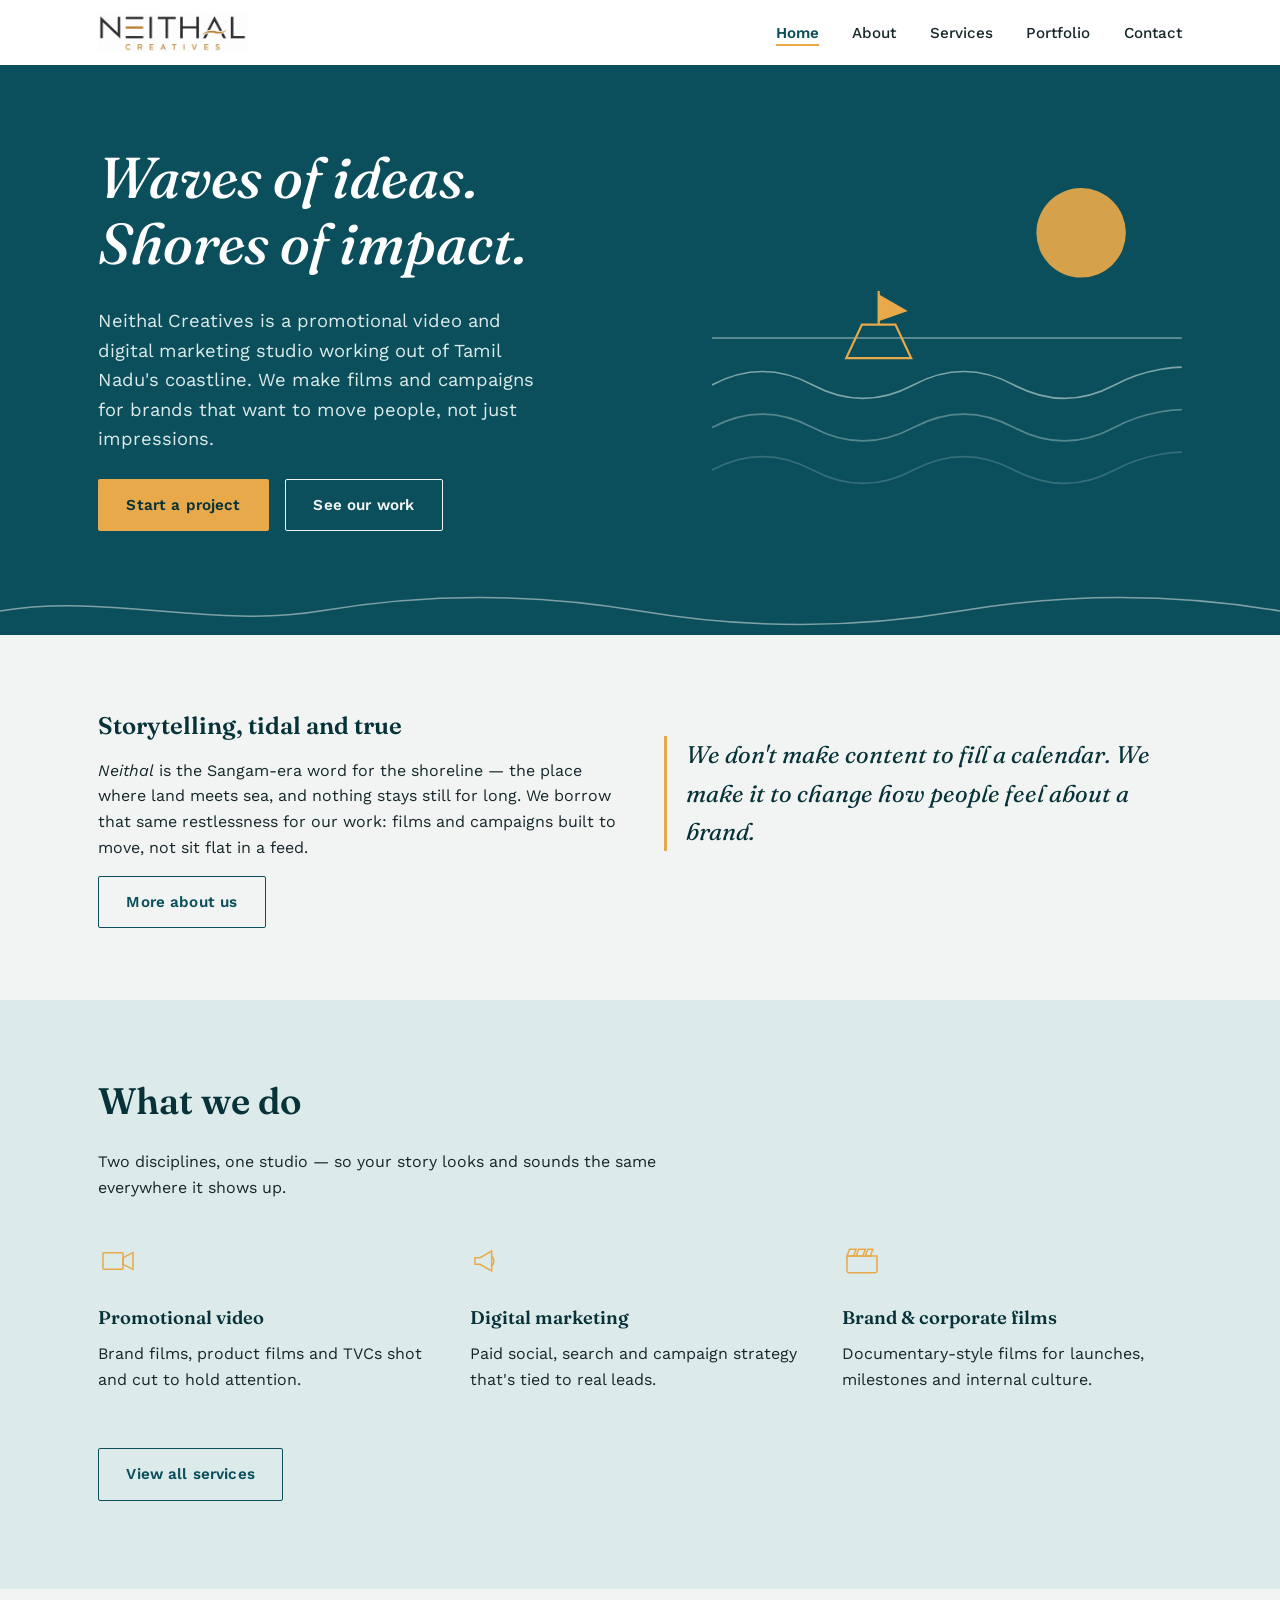
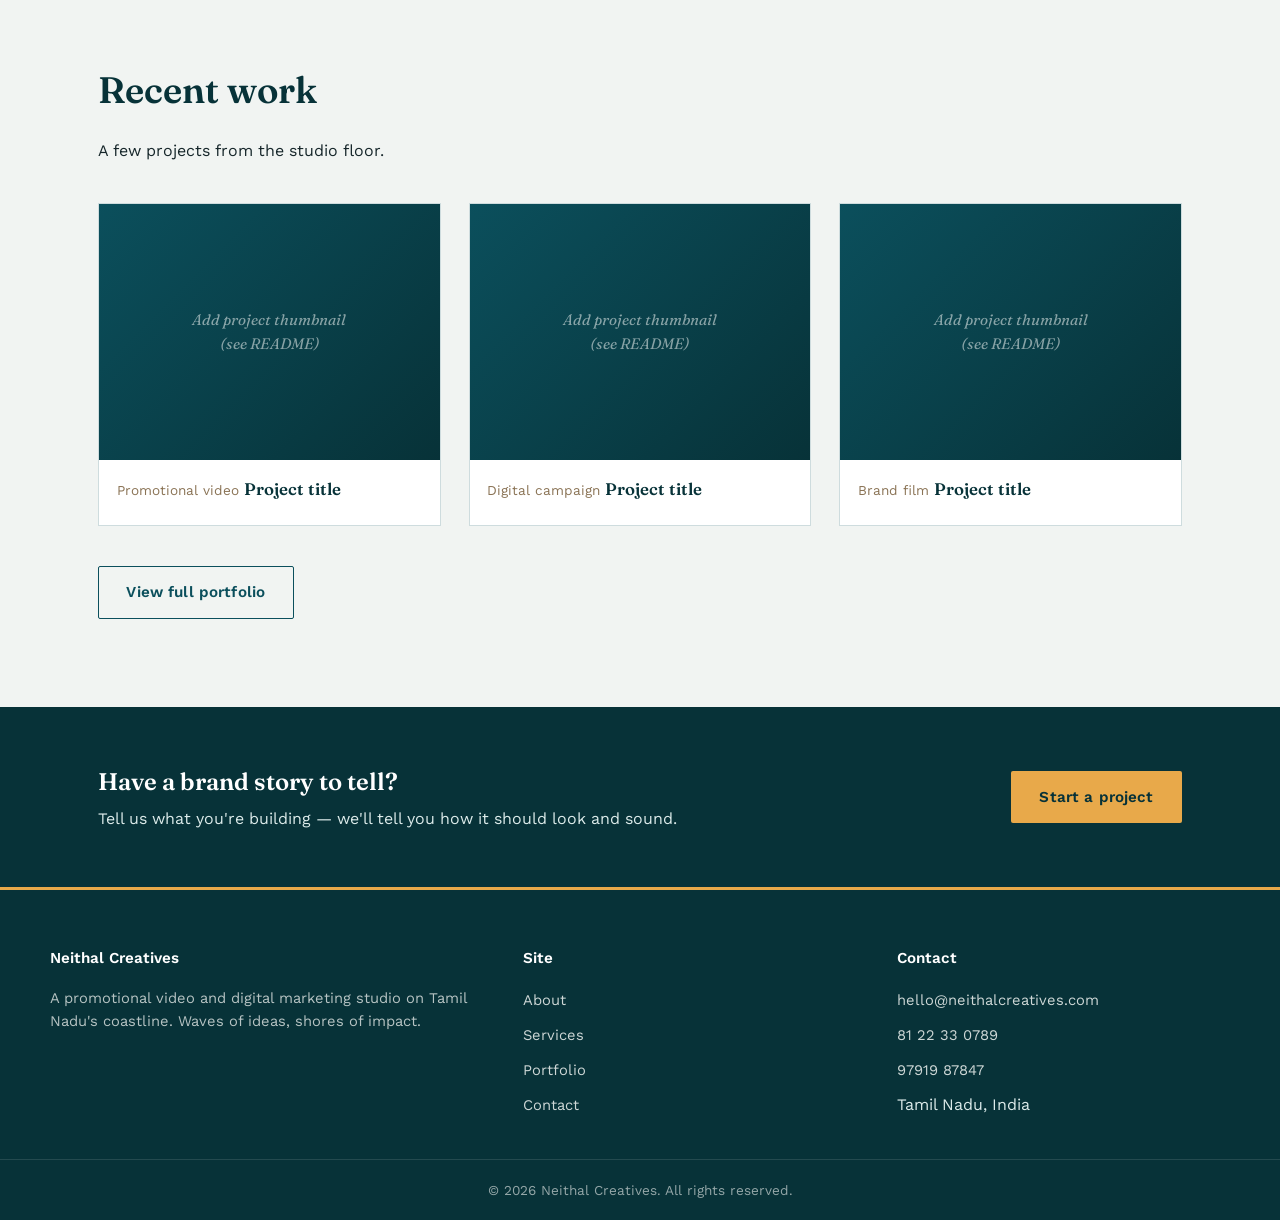
==== index.html @ 4f797b67 "Add files via upload" ====
<!DOCTYPE html>
<html lang="en">
<head>
<meta charset="UTF-8">
<meta name="viewport" content="width=device-width, initial-scale=1.0">
<title>Neithal Creatives | Promotional Video &amp; Digital Marketing</title>
<meta name="description" content="Neithal Creatives is a Tamil Nadu based studio making promotional videos and digital marketing campaigns for brands that want to move people.">
<link rel="icon" href="data:image/svg+xml,%3Csvg xmlns='http://www.w3.org/2000/svg' viewBox='0 0 40 40'%3E%3Cpath d='M2 24c4-8 8 8 12 0s8-8 12 0 8 8 12 0' stroke='%230B4F5C' stroke-width='2.4' fill='none' stroke-linecap='round'/%3E%3Cpath d='M20 12l8 6-8 6z' fill='%23E8A94A'/%3E%3C/svg%3E">
<link rel="stylesheet" href="css/style.css">
</head>
<body>

<header class="site-header">
  <nav class="nav">
    <a class="brand" href="index.html">
      <img src="images/logo-nav.png" alt="Neithal Creatives" class="logo-img">
    </a>
    <button class="nav-toggle" aria-label="Toggle menu" aria-expanded="false">
      <svg viewBox="0 0 24 24" stroke="currentColor" stroke-width="2" stroke-linecap="round" fill="none"><line x1="3" y1="6" x2="21" y2="6"/><line x1="3" y1="12" x2="21" y2="12"/><line x1="3" y1="18" x2="21" y2="18"/></svg>
    </button>
    <ul class="nav-links" id="navLinks">
      <li><a href="index.html" aria-current="page">Home</a></li>
      <li><a href="about.html">About</a></li>
      <li><a href="services.html">Services</a></li>
      <li><a href="portfolio.html">Portfolio</a></li>
      <li><a href="contact.html">Contact</a></li>
    </ul>
  </nav>
</header>

<section class="hero">
  <div class="hero-inner">
    <div>
      <h1>Waves of ideas.<br>Shores of impact.</h1>
      <p class="lede">Neithal Creatives is a promotional video and digital marketing studio working out of Tamil Nadu's coastline. We make films and campaigns for brands that want to move people, not just impressions.</p>
      <div class="hero-ctas">
        <a href="contact.html" class="btn btn-primary">Start a project</a>
        <a href="portfolio.html" class="btn btn-outline">See our work</a>
      </div>
    </div>
    <svg class="hero-scene" viewBox="0 0 420 320" xmlns="http://www.w3.org/2000/svg">
      <circle cx="330" cy="66" r="40" fill="#E8A94A" opacity="0.92"/>
      <line x1="0" y1="160" x2="420" y2="160" stroke="#DCEBEA" stroke-width="1.5" opacity="0.5"/>
      <path d="M0 202c30-16 60-16 90 0s60 16 90 0 60-16 90 0 60 16 90 0 60-16 60-16" stroke="#DCEBEA" stroke-width="1.5" opacity="0.55" fill="none"/>
      <path d="M0 240c30-16 60-16 90 0s60 16 90 0 60-16 90 0 60 16 90 0 60-16 60-16" stroke="#DCEBEA" stroke-width="1.5" opacity="0.35" fill="none"/>
      <path d="M0 278c30-16 60-16 90 0s60 16 90 0 60-16 90 0 60 16 90 0 60-16 60-16" stroke="#DCEBEA" stroke-width="1.5" opacity="0.2" fill="none"/>
      <g class="boat">
        <path d="M120 178l14-30h30l14 30z" fill="none" stroke="#E8A94A" stroke-width="2"/>
        <line x1="149" y1="148" x2="149" y2="118" stroke="#E8A94A" stroke-width="2"/>
        <path d="M149 121l26 15-26 9z" fill="#E8A94A"/>
      </g>
    </svg>
  </div>
  <svg class="horizon-divider" viewBox="0 0 1200 48" preserveAspectRatio="none" xmlns="http://www.w3.org/2000/svg">
    <path d="M0 24c100-18 200 18 300 0s200-18 300 0 200 18 300 0 200-18 300 0" stroke="#F1F4F2" opacity="0.5"/>
  </svg>
</section>

<section class="section">
  <div class="container about-story">
    <div>
      <h2>Storytelling, tidal and true</h2>
      <p><em>Neithal</em> is the Sangam-era word for the shoreline &mdash; the place where land meets sea, and nothing stays still for long. We borrow that same restlessness for our work: films and campaigns built to move, not sit flat in a feed.</p>
      <a href="about.html" class="btn btn-outline-dark">More about us</a>
    </div>
    <p class="pull-quote">We don't make content to fill a calendar. We make it to change how people feel about a brand.</p>
  </div>
</section>

<section class="section section-tide">
  <div class="container">
    <div class="section-header">
      <h2>What we do</h2>
      <p>Two disciplines, one studio &mdash; so your story looks and sounds the same everywhere it shows up.</p>
    </div>
    <div class="service-preview-grid">
      <div class="service-preview">
        <svg class="icon" viewBox="0 0 48 48" fill="none" stroke="currentColor" stroke-width="1.8"><rect x="6" y="14" width="24" height="20" rx="1"/><path d="M30 20l12-6v20l-12-6z"/></svg>
        <h3>Promotional video</h3>
        <p>Brand films, product films and TVCs shot and cut to hold attention.</p>
      </div>
      <div class="service-preview">
        <svg class="icon" viewBox="0 0 48 48" fill="none" stroke="currentColor" stroke-width="1.8"><path d="M6 20v8h6l14 8V12l-14 8z"/><path d="M26 18a8 8 0 010 12"/></svg>
        <h3>Digital marketing</h3>
        <p>Paid social, search and campaign strategy that's tied to real leads.</p>
      </div>
      <div class="service-preview">
        <svg class="icon" viewBox="0 0 48 48" fill="none" stroke="currentColor" stroke-width="1.8"><path d="M6 18h36v18a2 2 0 01-2 2H8a2 2 0 01-2-2z"/><path d="M6 18l3-8h8l-3 8zM17 18l3-8h8l-3 8zM28 18l3-8h6l-3 8z"/></svg>
        <h3>Brand &amp; corporate films</h3>
        <p>Documentary-style films for launches, milestones and internal culture.</p>
      </div>
    </div>
    <p style="margin-top:2.5rem;"><a href="services.html" class="btn btn-outline-dark">View all services</a></p>
  </div>
</section>

<section class="section">
  <div class="container">
    <div class="section-header">
      <h2>Recent work</h2>
      <p>A few projects from the studio floor.</p>
    </div>
    <div class="portfolio-grid">
      <div class="portfolio-item">
        <div class="portfolio-thumb">Add project thumbnail<br>(see README)</div>
        <div class="portfolio-caption">
          <span class="tag">Promotional video</span>
          <h3>Project title</h3>
        </div>
      </div>
      <div class="portfolio-item">
        <div class="portfolio-thumb">Add project thumbnail<br>(see README)</div>
        <div class="portfolio-caption">
          <span class="tag">Digital campaign</span>
          <h3>Project title</h3>
        </div>
      </div>
      <div class="portfolio-item">
        <div class="portfolio-thumb">Add project thumbnail<br>(see README)</div>
        <div class="portfolio-caption">
          <span class="tag">Brand film</span>
          <h3>Project title</h3>
        </div>
      </div>
    </div>
    <p style="margin-top:2.5rem;"><a href="portfolio.html" class="btn btn-outline-dark">View full portfolio</a></p>
  </div>
</section>

<section class="cta-band">
  <div class="container cta-band-inner">
    <div>
      <h2>Have a brand story to tell?</h2>
      <p>Tell us what you're building &mdash; we'll tell you how it should look and sound.</p>
    </div>
    <a href="contact.html" class="btn btn-primary">Start a project</a>
  </div>
</section>

<footer class="site-footer">
  <div class="container footer-grid">
    <div>
      <h4>Neithal Creatives</h4>
      <p>A promotional video and digital marketing studio on Tamil Nadu's coastline. Waves of ideas, shores of impact.</p>
    </div>
    <div>
      <h4>Site</h4>
      <ul>
        <li><a href="about.html">About</a></li>
        <li><a href="services.html">Services</a></li>
        <li><a href="portfolio.html">Portfolio</a></li>
        <li><a href="contact.html">Contact</a></li>
      </ul>
    </div>
    <div>
      <h4>Contact</h4>
      <ul>
        <li><a href="mailto:hello@neithalcreatives.com">hello@neithalcreatives.com</a></li>
        <li><a href="tel:+918122330789">81 22 33 0789</a></li>
        <li><a href="tel:+919791987847">97919 87847</a></li>
        <li>Tamil Nadu, India</li>
      </ul>
    </div>
  </div>
  <div class="footer-bottom">&copy; <span id="year"></span> Neithal Creatives. All rights reserved.</div>
</footer>

<script src="js/script.js"></script>
</body>
</html>
---- css/style.css ----
/* ==========================================================================
   Neithal Creatives — Design System
   Palette drawn from the brand: deep tide teal + horizon gold, set against
   a cool seafoam neutral (not the cliché warm-cream/terracotta combo).
   Type: Fraunces (headlines, editorial warmth) + Work Sans (everything else).
   ========================================================================== */

@import url('https://fonts.googleapis.com/css2?family=Fraunces:ital,opsz,wght@0,9..144,400;0,9..144,600;1,9..144,500&family=Work+Sans:wght@400;500;600&display=swap');

:root {
  --deep-tide: #0B4F5C;
  --deep-tide-dark: #073238;
  --horizon-gold: #E8A94A;
  --seafoam: #F1F4F2;
  --pale-tide: #DCEBEA;
  --deep-ink: #16262A;
  --net-rope: #8A7355;
  --white: #FFFFFF;

  --font-display: 'Fraunces', Georgia, serif;
  --font-body: 'Work Sans', -apple-system, sans-serif;

  --max-width: 1180px;
  --gutter: clamp(1.25rem, 4vw, 3rem);
}

/* ---------- Reset ---------- */
*, *::before, *::after { box-sizing: border-box; }
html { scroll-behavior: smooth; }
body {
  margin: 0;
  font-family: var(--font-body);
  color: var(--deep-ink);
  background: var(--seafoam);
  line-height: 1.6;
  -webkit-font-smoothing: antialiased;
}
img { max-width: 100%; display: block; }
a { color: inherit; text-decoration: none; }
ul { margin: 0; padding: 0; list-style: none; }
h1, h2, h3, h4 { font-family: var(--font-display); margin: 0 0 0.5em; font-weight: 600; color: var(--deep-tide-dark); }
p { margin: 0 0 1em; max-width: 62ch; }
button { font-family: inherit; cursor: pointer; }

:focus-visible {
  outline: 2px solid var(--horizon-gold);
  outline-offset: 3px;
}

@media (prefers-reduced-motion: reduce) {
  *, *::before, *::after { animation-duration: 0.01ms !important; animation-iteration-count: 1 !important; transition-duration: 0.01ms !important; scroll-behavior: auto !important; }
}

.container {
  max-width: var(--max-width);
  margin: 0 auto;
  padding: 0 var(--gutter);
}

.eyebrow { font-family: var(--font-body); color: var(--net-rope); font-weight: 500; margin-bottom: 0.6em; }

/* ---------- Buttons ---------- */
.btn {
  display: inline-block;
  padding: 0.85em 1.8em;
  border-radius: 2px;
  font-weight: 600;
  font-size: 0.95rem;
  letter-spacing: 0.01em;
  border: 1.5px solid transparent;
  transition: background 0.2s ease, color 0.2s ease, border-color 0.2s ease;
}
.btn-primary { background: var(--horizon-gold); color: var(--deep-tide-dark); }
.btn-primary:hover { background: #d99732; }
.btn-outline { border-color: var(--seafoam); color: var(--seafoam); }
.btn-outline:hover { background: rgba(241,244,242,0.12); }
.btn-outline-dark { border-color: var(--deep-tide); color: var(--deep-tide); }
.btn-outline-dark:hover { background: var(--pale-tide); }

/* ---------- Nav ---------- */
.site-header {
  position: sticky;
  top: 0;
  z-index: 100;
  background: var(--white);
  box-shadow: 0 1px 3px rgba(11,79,92,0.1);
}
.nav {
  display: flex;
  align-items: center;
  justify-content: space-between;
  padding: 0.85rem var(--gutter);
  max-width: var(--max-width);
  margin: 0 auto;
}
.brand {
  display: flex;
  align-items: center;
}
.logo-img {
  height: 38px;
  width: auto;
  display: block;
}
.nav-links {
  display: flex;
  gap: 2.1rem;
}
.nav-links a {
  color: var(--deep-ink);
  font-size: 0.95rem;
  font-weight: 500;
  position: relative;
  padding-bottom: 4px;
}
.nav-links a::after {
  content: '';
  position: absolute;
  left: 0; bottom: 0;
  width: 0; height: 2px;
  background: var(--horizon-gold);
  transition: width 0.25s ease;
}
.nav-links a:hover::after,
.nav-links a[aria-current="page"]::after { width: 100%; }
.nav-links a[aria-current="page"] { color: var(--deep-tide); font-weight: 600; }

.nav-toggle {
  display: none;
  background: none;
  border: none;
  color: var(--deep-tide);
  padding: 0.4rem;
}
.nav-toggle svg { width: 26px; height: 26px; }

@media (max-width: 780px) {
  .logo-img { height: 32px; }
  .nav-links {
    position: absolute;
    top: 100%; left: 0; right: 0;
    background: var(--white);
    flex-direction: column;
    gap: 0;
    max-height: 0;
    overflow: hidden;
    box-shadow: 0 8px 16px rgba(11,79,92,0.1);
    transition: max-height 0.3s ease;
  }
  .nav-links.open { max-height: 320px; }
  .nav-links a { display: block; padding: 1rem var(--gutter); border-top: 1px solid rgba(11,79,92,0.1); }
  .nav-links a::after { display: none; }
  .nav-toggle { display: block; }
}

/* ---------- Horizon divider (brand motif) ---------- */
.horizon-divider {
  display: block;
  width: 100%;
  height: 48px;
}
.horizon-divider path { fill: none; stroke-width: 1.5; }

/* ---------- Hero ---------- */
.hero {
  background: var(--deep-tide);
  color: var(--seafoam);
  padding: 5rem 0 0;
  overflow: hidden;
}
.hero-inner {
  display: grid;
  grid-template-columns: 1.1fr 0.9fr;
  gap: 2.5rem;
  align-items: center;
  max-width: var(--max-width);
  margin: 0 auto;
  padding: 0 var(--gutter) 3.5rem;
}
.hero h1 {
  color: var(--white);
  font-size: clamp(2.3rem, 4.6vw, 3.6rem);
  font-style: italic;
  font-weight: 500;
  line-height: 1.15;
  max-width: 14ch;
}
.hero p.lede { color: var(--pale-tide); font-size: 1.15rem; max-width: 42ch; }
.hero-ctas { display: flex; gap: 1rem; margin-top: 1.6rem; flex-wrap: wrap; }

.hero-scene { width: 100%; height: auto; }
.hero-scene .boat { animation: drift 9s ease-in-out infinite; transform-origin: center; }
@keyframes drift {
  0%, 100% { transform: translate(0, 0) rotate(0deg); }
  50% { transform: translate(6px, -3px) rotate(0.6deg); }
}

@media (max-width: 860px) {
  .hero-inner { grid-template-columns: 1fr; }
  .hero-scene { order: -1; max-width: 340px; margin: 0 auto; }
}

/* ---------- Section shells ---------- */
.section { padding: 4.5rem 0; }
.section-tide { background: var(--pale-tide); }
.section-header { max-width: 56ch; margin-bottom: 2.5rem; }
.section-header h2 { font-size: clamp(1.7rem, 3vw, 2.3rem); }

/* ---------- Service rows (zig-zag, not identical cards) ---------- */
.service-row {
  display: grid;
  grid-template-columns: 90px 1fr;
  gap: 1.5rem;
  padding: 2.2rem 0;
  border-top: 1px solid rgba(11,79,92,0.15);
}
.service-row:last-child { border-bottom: 1px solid rgba(11,79,92,0.15); }
.service-row .icon { width: 52px; height: 52px; color: var(--deep-tide); }
.service-row h3 { font-size: 1.35rem; margin-bottom: 0.35em; }
.service-row p { margin-bottom: 0.6em; }
.service-row ul { padding-left: 1.1rem; margin: 0.6rem 0 0; }
.service-row li { font-size: 0.93rem; margin-bottom: 0.3rem; }
.service-row li::marker { color: var(--horizon-gold); }
@media (max-width: 600px) {
  .service-row { grid-template-columns: 1fr; }
}

/* Compact preview version for the homepage */
.service-preview-grid {
  display: grid;
  grid-template-columns: repeat(3, 1fr);
  gap: 2rem;
}
@media (max-width: 780px) { .service-preview-grid { grid-template-columns: 1fr; } }
.service-preview .icon { width: 40px; height: 40px; color: var(--horizon-gold); margin-bottom: 0.9rem; }
.service-preview h3 { font-size: 1.15rem; }

/* ---------- Portfolio grid ---------- */
.portfolio-grid {
  display: grid;
  grid-template-columns: repeat(3, 1fr);
  gap: 1.75rem;
}
@media (max-width: 900px) { .portfolio-grid { grid-template-columns: repeat(2, 1fr); } }
@media (max-width: 560px) { .portfolio-grid { grid-template-columns: 1fr; } }

.portfolio-item { border: 1px solid rgba(11,79,92,0.2); background: var(--white); }
.portfolio-thumb {
  aspect-ratio: 4 / 3;
  background: linear-gradient(135deg, var(--deep-tide), var(--deep-tide-dark));
  display: flex; align-items: center; justify-content: center;
  color: rgba(241,244,242,0.55);
  font-family: var(--font-display);
  font-style: italic;
  font-size: 0.95rem;
  text-align: center;
  padding: 1rem;
}
.portfolio-caption { padding: 1rem 1.1rem 1.2rem; }
.portfolio-caption .tag { color: var(--net-rope); font-size: 0.85rem; }
.portfolio-caption h3 {
  font-size: 1.05rem;
  margin-bottom: 0.2em;
  position: relative;
  display: inline-block;
}
.portfolio-item:hover .portfolio-caption h3::after { width: 100%; }
.portfolio-caption h3::after {
  content: ''; position: absolute; left: 0; bottom: -2px; width: 0; height: 1.5px;
  background: var(--horizon-gold); transition: width 0.25s ease;
}

/* ---------- About page ---------- */
.about-story { display: grid; grid-template-columns: 1fr 1fr; gap: 3rem; align-items: start; }
@media (max-width: 820px) { .about-story { grid-template-columns: 1fr; } }
.pull-quote {
  font-family: var(--font-display);
  font-style: italic;
  font-size: 1.5rem;
  color: var(--deep-tide-dark);
  border-left: 3px solid var(--horizon-gold);
  padding-left: 1.2rem;
  margin: 1.8rem 0;
}
.value-list { display: grid; gap: 1.6rem; margin-top: 1rem; }
.value-list li { display: grid; grid-template-columns: 40px 1fr; gap: 1rem; }
.value-list .icon { width: 32px; height: 32px; color: var(--deep-tide); }
.value-list h4 { margin-bottom: 0.2em; font-size: 1.05rem; }
.value-list p { margin-bottom: 0; font-size: 0.95rem; }

/* ---------- Contact page ---------- */
.contact-grid { display: grid; grid-template-columns: 1.1fr 0.9fr; gap: 3.5rem; }
@media (max-width: 860px) { .contact-grid { grid-template-columns: 1fr; } }

.field { margin-bottom: 1.4rem; }
.field label { display: block; font-size: 0.9rem; font-weight: 500; margin-bottom: 0.4rem; color: var(--deep-tide-dark); }
.field input, .field select, .field textarea {
  width: 100%;
  border: none;
  border-bottom: 1.5px solid rgba(11,79,92,0.3);
  background: transparent;
  padding: 0.6rem 0.1rem;
  font-family: var(--font-body);
  font-size: 1rem;
  color: var(--deep-ink);
}
.field input:focus, .field select:focus, .field textarea:focus {
  border-bottom-color: var(--horizon-gold);
  outline: none;
}
.field textarea { resize: vertical; min-height: 110px; }

.form-status { margin-top: 1rem; font-size: 0.95rem; display: none; }
.form-status.visible { display: block; }
.form-status.success { color: #1f6f4a; }
.form-status.error { color: #a13a3a; }

.contact-info-card {
  background: var(--deep-tide);
  color: var(--seafoam);
  padding: 2.2rem;
  position: relative;
  overflow: hidden;
}
.contact-info-card h3 { color: var(--white); font-size: 1.25rem; }
.contact-info-card .row { margin-bottom: 1.1rem; font-size: 0.97rem; }
.contact-info-card .row .label { color: var(--horizon-gold); display: block; font-size: 0.82rem; margin-bottom: 0.15rem; }
.contact-info-card .net-pattern {
  position: absolute; right: -30px; bottom: -30px; width: 160px; height: 160px;
  opacity: 0.15; pointer-events: none;
}

.social-row { display: flex; gap: 0.9rem; margin-top: 1.6rem; }
.social-row a {
  width: 38px; height: 38px; border: 1px solid rgba(241,244,242,0.4);
  display: flex; align-items: center; justify-content: center;
}
.social-row svg { width: 18px; height: 18px; }
.social-row a:hover { border-color: var(--horizon-gold); }

/* ---------- CTA band ---------- */
.cta-band {
  background: var(--deep-tide-dark);
  color: var(--seafoam);
  text-align: left;
  padding: 3.5rem 0;
}
.cta-band-inner { display: flex; align-items: center; justify-content: space-between; gap: 2rem; flex-wrap: wrap; }
.cta-band h2 { color: var(--white); margin-bottom: 0.2em; }
.cta-band p { color: var(--pale-tide); margin-bottom: 0; }

/* ---------- Footer ---------- */
.site-footer { background: var(--deep-tide-dark); color: var(--pale-tide); border-top: 3px solid var(--horizon-gold); }
.footer-grid {
  display: grid;
  grid-template-columns: 1.3fr 1fr 1fr;
  gap: 2.5rem;
  padding: 3.5rem 0 2rem;
}
@media (max-width: 700px) { .footer-grid { grid-template-columns: 1fr; } }
.footer-grid h4 { color: var(--white); font-size: 0.95rem; margin-bottom: 1rem; font-family: var(--font-body); font-weight: 600; }
.footer-grid p { color: rgba(241,244,242,0.75); font-size: 0.92rem; }
.footer-grid ul li { margin-bottom: 0.6rem; }
.footer-grid a { color: rgba(241,244,242,0.85); font-size: 0.92rem; }
.footer-grid a:hover { color: var(--horizon-gold); }
.footer-bottom {
  border-top: 1px solid rgba(241,244,242,0.12);
  padding: 1.2rem var(--gutter);
  font-size: 0.85rem;
  color: rgba(241,244,242,0.6);
  text-align: center;
}

/* ---------- Page hero (interior pages) ---------- */
.page-hero {
  background: var(--deep-tide);
  color: var(--seafoam);
  padding: 3.4rem 0 3rem;
}
.page-hero h1 { color: var(--white); font-style: italic; font-size: clamp(2rem, 4vw, 2.7rem); }
.page-hero p { color: var(--pale-tide); max-width: 55ch; margin-bottom: 0; }
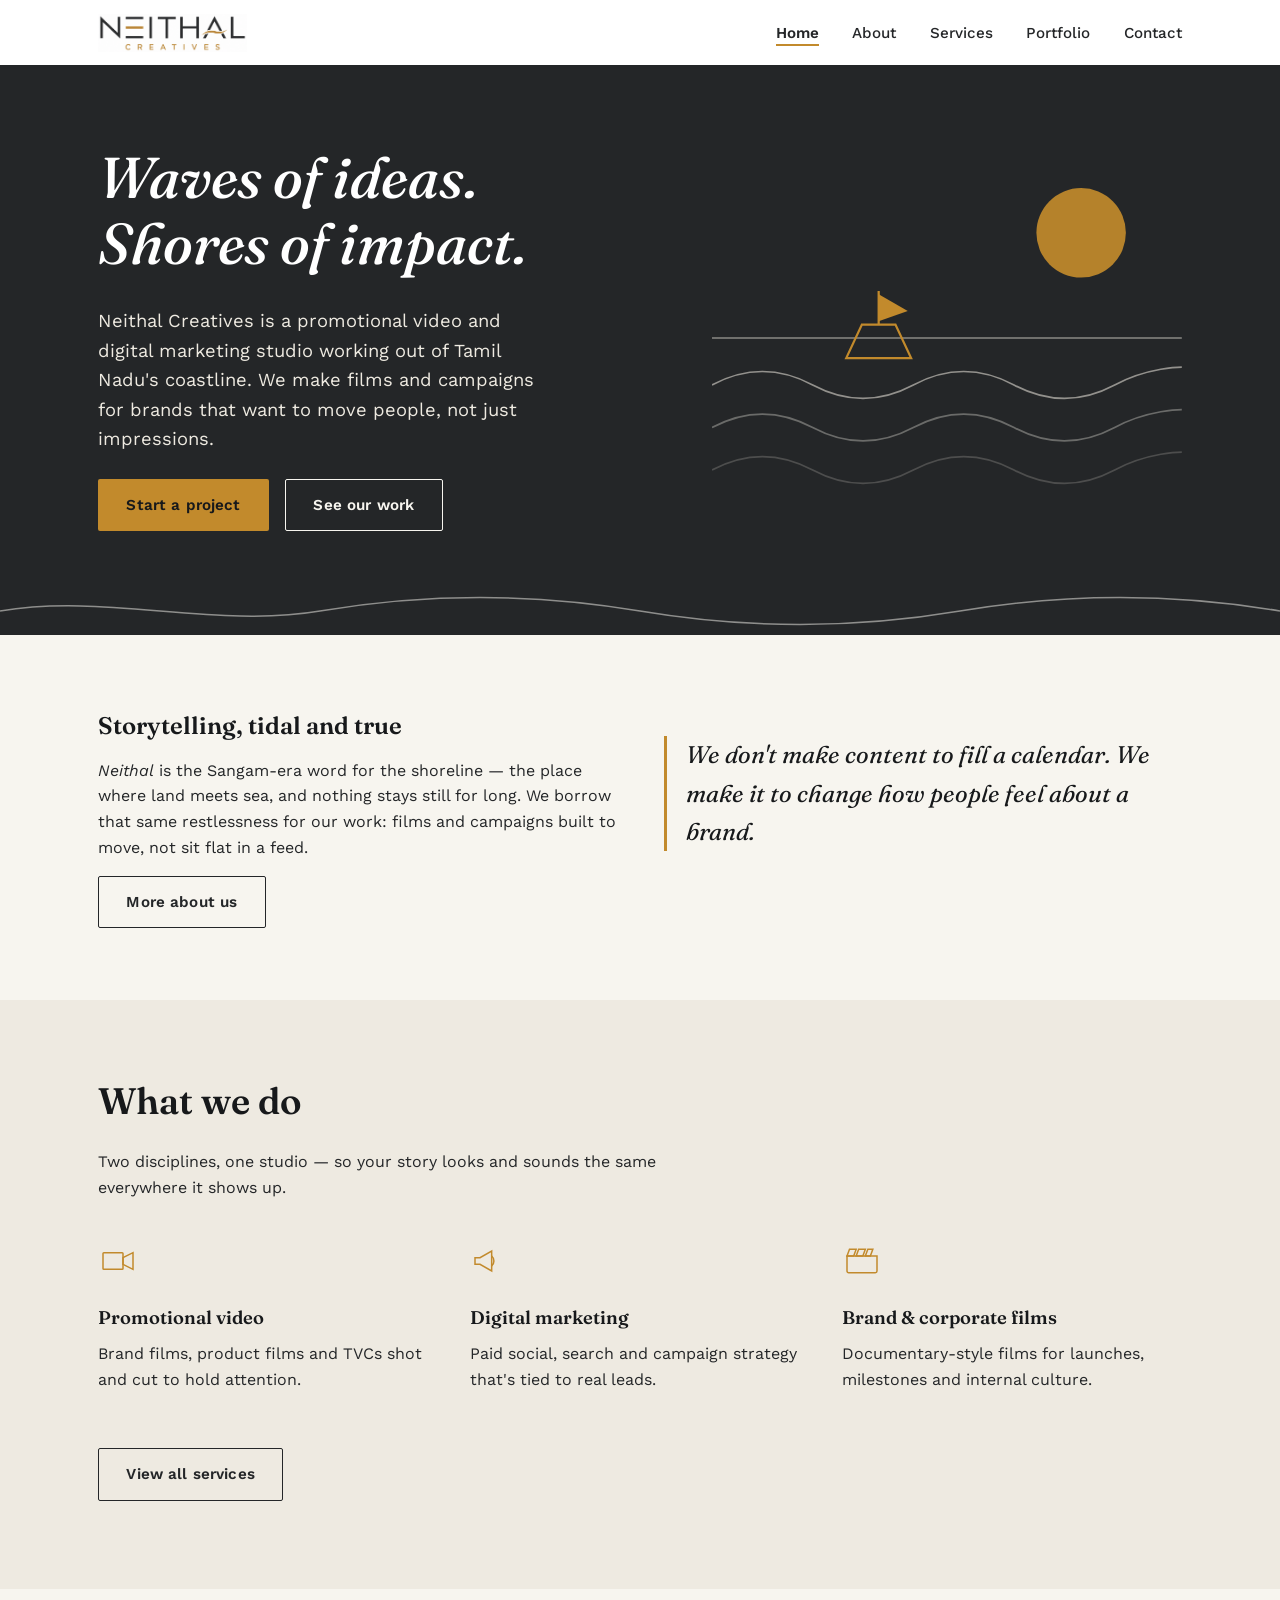
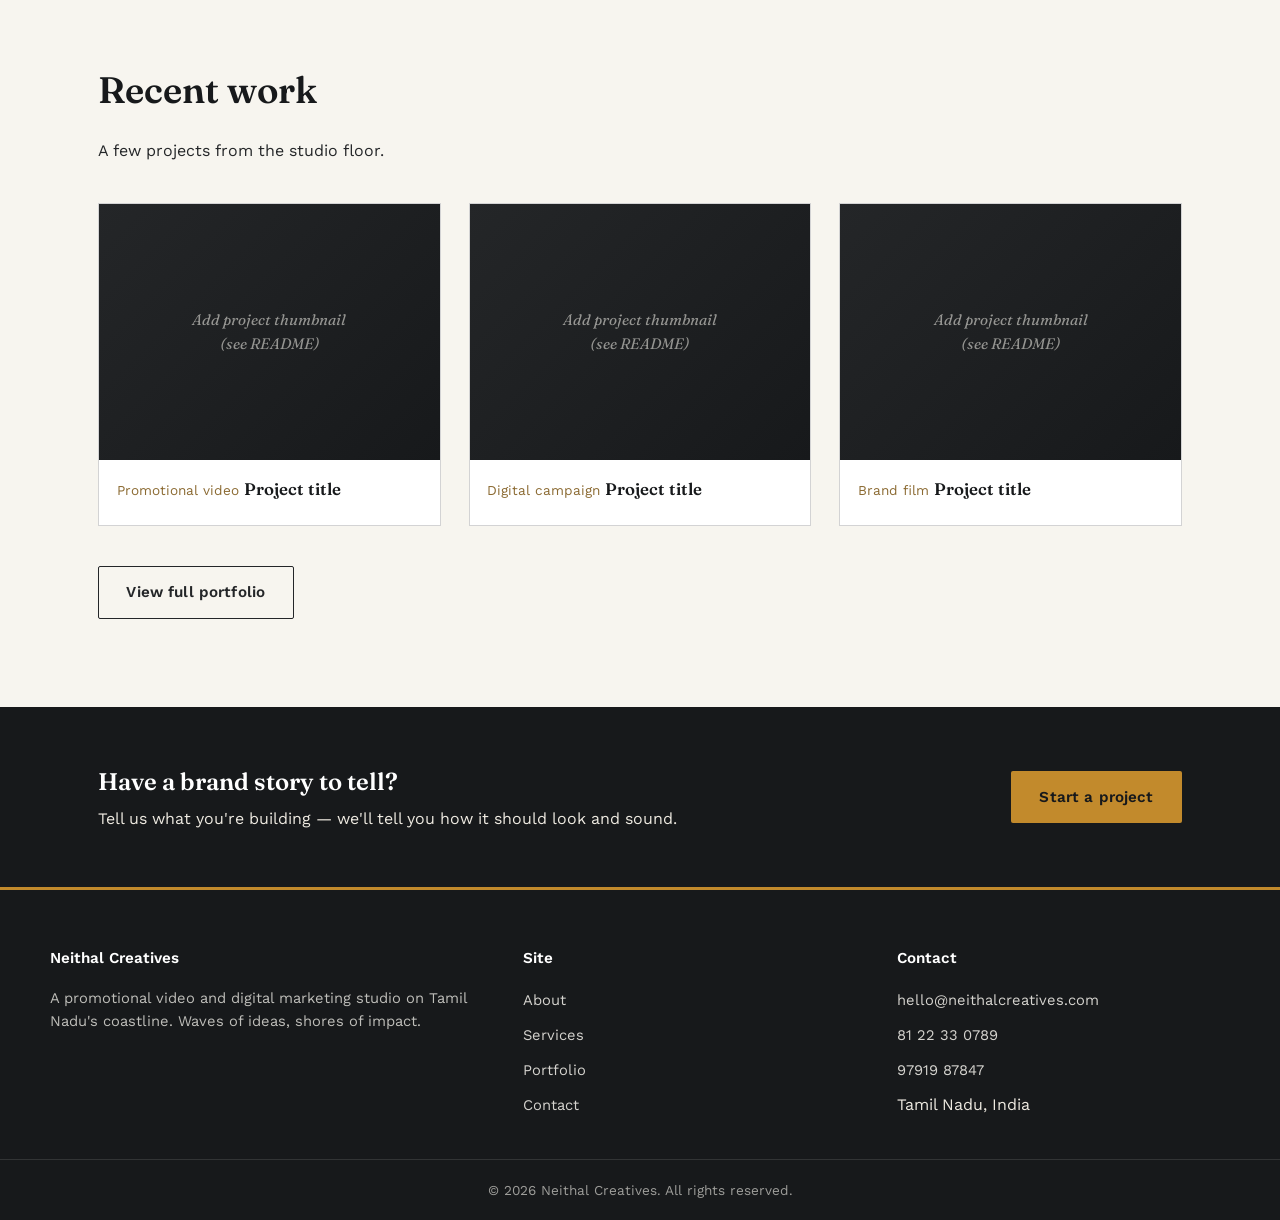
==== commit 6f56d0ce: "Add files via upload" ====
--- a/index.html
+++ b/index.html
@@ -39,20 +39,20 @@
       </div>
     </div>
     <svg class="hero-scene" viewBox="0 0 420 320" xmlns="http://www.w3.org/2000/svg">
-      <circle cx="330" cy="66" r="40" fill="#E8A94A" opacity="0.92"/>
-      <line x1="0" y1="160" x2="420" y2="160" stroke="#DCEBEA" stroke-width="1.5" opacity="0.5"/>
-      <path d="M0 202c30-16 60-16 90 0s60 16 90 0 60-16 90 0 60 16 90 0 60-16 60-16" stroke="#DCEBEA" stroke-width="1.5" opacity="0.55" fill="none"/>
-      <path d="M0 240c30-16 60-16 90 0s60 16 90 0 60-16 90 0 60 16 90 0 60-16 60-16" stroke="#DCEBEA" stroke-width="1.5" opacity="0.35" fill="none"/>
-      <path d="M0 278c30-16 60-16 90 0s60 16 90 0 60-16 90 0 60 16 90 0 60-16 60-16" stroke="#DCEBEA" stroke-width="1.5" opacity="0.2" fill="none"/>
+      <circle cx="330" cy="66" r="40" fill="#C28A2C" opacity="0.92"/>
+      <line x1="0" y1="160" x2="420" y2="160" stroke="#EEEAE1" stroke-width="1.5" opacity="0.5"/>
+      <path d="M0 202c30-16 60-16 90 0s60 16 90 0 60-16 90 0 60 16 90 0 60-16 60-16" stroke="#EEEAE1" stroke-width="1.5" opacity="0.55" fill="none"/>
+      <path d="M0 240c30-16 60-16 90 0s60 16 90 0 60-16 90 0 60 16 90 0 60-16 60-16" stroke="#EEEAE1" stroke-width="1.5" opacity="0.35" fill="none"/>
+      <path d="M0 278c30-16 60-16 90 0s60 16 90 0 60-16 90 0 60 16 90 0 60-16 60-16" stroke="#EEEAE1" stroke-width="1.5" opacity="0.2" fill="none"/>
       <g class="boat">
-        <path d="M120 178l14-30h30l14 30z" fill="none" stroke="#E8A94A" stroke-width="2"/>
-        <line x1="149" y1="148" x2="149" y2="118" stroke="#E8A94A" stroke-width="2"/>
-        <path d="M149 121l26 15-26 9z" fill="#E8A94A"/>
+        <path d="M120 178l14-30h30l14 30z" fill="none" stroke="#C28A2C" stroke-width="2"/>
+        <line x1="149" y1="148" x2="149" y2="118" stroke="#C28A2C" stroke-width="2"/>
+        <path d="M149 121l26 15-26 9z" fill="#C28A2C"/>
       </g>
     </svg>
   </div>
   <svg class="horizon-divider" viewBox="0 0 1200 48" preserveAspectRatio="none" xmlns="http://www.w3.org/2000/svg">
-    <path d="M0 24c100-18 200 18 300 0s200-18 300 0 200 18 300 0 200-18 300 0" stroke="#F1F4F2" opacity="0.5"/>
+    <path d="M0 24c100-18 200 18 300 0s200-18 300 0 200 18 300 0 200-18 300 0" stroke="#F7F5EF" opacity="0.5"/>
   </svg>
 </section>
 
--- a/css/style.css
+++ b/css/style.css
@@ -1,20 +1,19 @@
 /* ==========================================================================
    Neithal Creatives — Design System
-   Palette drawn from the brand: deep tide teal + horizon gold, set against
-   a cool seafoam neutral (not the cliché warm-cream/terracotta combo).
+   Palette aligned to the NEITHAL brand: charcoal + gold, supported by white and ivory neutrals.
    Type: Fraunces (headlines, editorial warmth) + Work Sans (everything else).
    ========================================================================== */
 
 @import url('https://fonts.googleapis.com/css2?family=Fraunces:ital,opsz,wght@0,9..144,400;0,9..144,600;1,9..144,500&family=Work+Sans:wght@400;500;600&display=swap');
 
 :root {
-  --deep-tide: #0B4F5C;
-  --deep-tide-dark: #073238;
-  --horizon-gold: #E8A94A;
-  --seafoam: #F1F4F2;
-  --pale-tide: #DCEBEA;
-  --deep-ink: #16262A;
-  --net-rope: #8A7355;
+  --deep-tide: #242628;
+  --deep-tide-dark: #17191B;
+  --horizon-gold: #C28A2C;
+  --seafoam: #F7F5EF;
+  --pale-tide: #EEEAE1;
+  --deep-ink: #242628;
+  --net-rope: #8B6A32;
   --white: #FFFFFF;
 
   --font-display: 'Fraunces', Georgia, serif;
@@ -71,9 +70,9 @@
   transition: background 0.2s ease, color 0.2s ease, border-color 0.2s ease;
 }
 .btn-primary { background: var(--horizon-gold); color: var(--deep-tide-dark); }
-.btn-primary:hover { background: #d99732; }
+.btn-primary:hover { background: #A97420; }
 .btn-outline { border-color: var(--seafoam); color: var(--seafoam); }
-.btn-outline:hover { background: rgba(241,244,242,0.12); }
+.btn-outline:hover { background: rgba(247,245,239,0.12); }
 .btn-outline-dark { border-color: var(--deep-tide); color: var(--deep-tide); }
 .btn-outline-dark:hover { background: var(--pale-tide); }
 
@@ -83,7 +82,7 @@
   top: 0;
   z-index: 100;
   background: var(--white);
-  box-shadow: 0 1px 3px rgba(11,79,92,0.1);
+  box-shadow: 0 1px 3px rgba(36,38,40,0.1);
 }
 .nav {
   display: flex;
@@ -144,11 +143,11 @@
     gap: 0;
     max-height: 0;
     overflow: hidden;
-    box-shadow: 0 8px 16px rgba(11,79,92,0.1);
+    box-shadow: 0 8px 16px rgba(36,38,40,0.1);
     transition: max-height 0.3s ease;
   }
   .nav-links.open { max-height: 320px; }
-  .nav-links a { display: block; padding: 1rem var(--gutter); border-top: 1px solid rgba(11,79,92,0.1); }
+  .nav-links a { display: block; padding: 1rem var(--gutter); border-top: 1px solid rgba(36,38,40,0.1); }
   .nav-links a::after { display: none; }
   .nav-toggle { display: block; }
 }
@@ -212,9 +211,9 @@
   grid-template-columns: 90px 1fr;
   gap: 1.5rem;
   padding: 2.2rem 0;
-  border-top: 1px solid rgba(11,79,92,0.15);
-}
-.service-row:last-child { border-bottom: 1px solid rgba(11,79,92,0.15); }
+  border-top: 1px solid rgba(36,38,40,0.15);
+}
+.service-row:last-child { border-bottom: 1px solid rgba(36,38,40,0.15); }
 .service-row .icon { width: 52px; height: 52px; color: var(--deep-tide); }
 .service-row h3 { font-size: 1.35rem; margin-bottom: 0.35em; }
 .service-row p { margin-bottom: 0.6em; }
@@ -244,12 +243,12 @@
 @media (max-width: 900px) { .portfolio-grid { grid-template-columns: repeat(2, 1fr); } }
 @media (max-width: 560px) { .portfolio-grid { grid-template-columns: 1fr; } }
 
-.portfolio-item { border: 1px solid rgba(11,79,92,0.2); background: var(--white); }
+.portfolio-item { border: 1px solid rgba(36,38,40,0.2); background: var(--white); }
 .portfolio-thumb {
   aspect-ratio: 4 / 3;
   background: linear-gradient(135deg, var(--deep-tide), var(--deep-tide-dark));
   display: flex; align-items: center; justify-content: center;
-  color: rgba(241,244,242,0.55);
+  color: rgba(247,245,239,0.55);
   font-family: var(--font-display);
   font-style: italic;
   font-size: 0.95rem;
@@ -297,7 +296,7 @@
 .field input, .field select, .field textarea {
   width: 100%;
   border: none;
-  border-bottom: 1.5px solid rgba(11,79,92,0.3);
+  border-bottom: 1.5px solid rgba(36,38,40,0.3);
   background: transparent;
   padding: 0.6rem 0.1rem;
   font-family: var(--font-body);
@@ -332,7 +331,7 @@
 
 .social-row { display: flex; gap: 0.9rem; margin-top: 1.6rem; }
 .social-row a {
-  width: 38px; height: 38px; border: 1px solid rgba(241,244,242,0.4);
+  width: 38px; height: 38px; border: 1px solid rgba(247,245,239,0.4);
   display: flex; align-items: center; justify-content: center;
 }
 .social-row svg { width: 18px; height: 18px; }
@@ -359,15 +358,15 @@
 }
 @media (max-width: 700px) { .footer-grid { grid-template-columns: 1fr; } }
 .footer-grid h4 { color: var(--white); font-size: 0.95rem; margin-bottom: 1rem; font-family: var(--font-body); font-weight: 600; }
-.footer-grid p { color: rgba(241,244,242,0.75); font-size: 0.92rem; }
+.footer-grid p { color: rgba(247,245,239,0.75); font-size: 0.92rem; }
 .footer-grid ul li { margin-bottom: 0.6rem; }
-.footer-grid a { color: rgba(241,244,242,0.85); font-size: 0.92rem; }
+.footer-grid a { color: rgba(247,245,239,0.85); font-size: 0.92rem; }
 .footer-grid a:hover { color: var(--horizon-gold); }
 .footer-bottom {
-  border-top: 1px solid rgba(241,244,242,0.12);
+  border-top: 1px solid rgba(247,245,239,0.12);
   padding: 1.2rem var(--gutter);
   font-size: 0.85rem;
-  color: rgba(241,244,242,0.6);
+  color: rgba(247,245,239,0.6);
   text-align: center;
 }
 
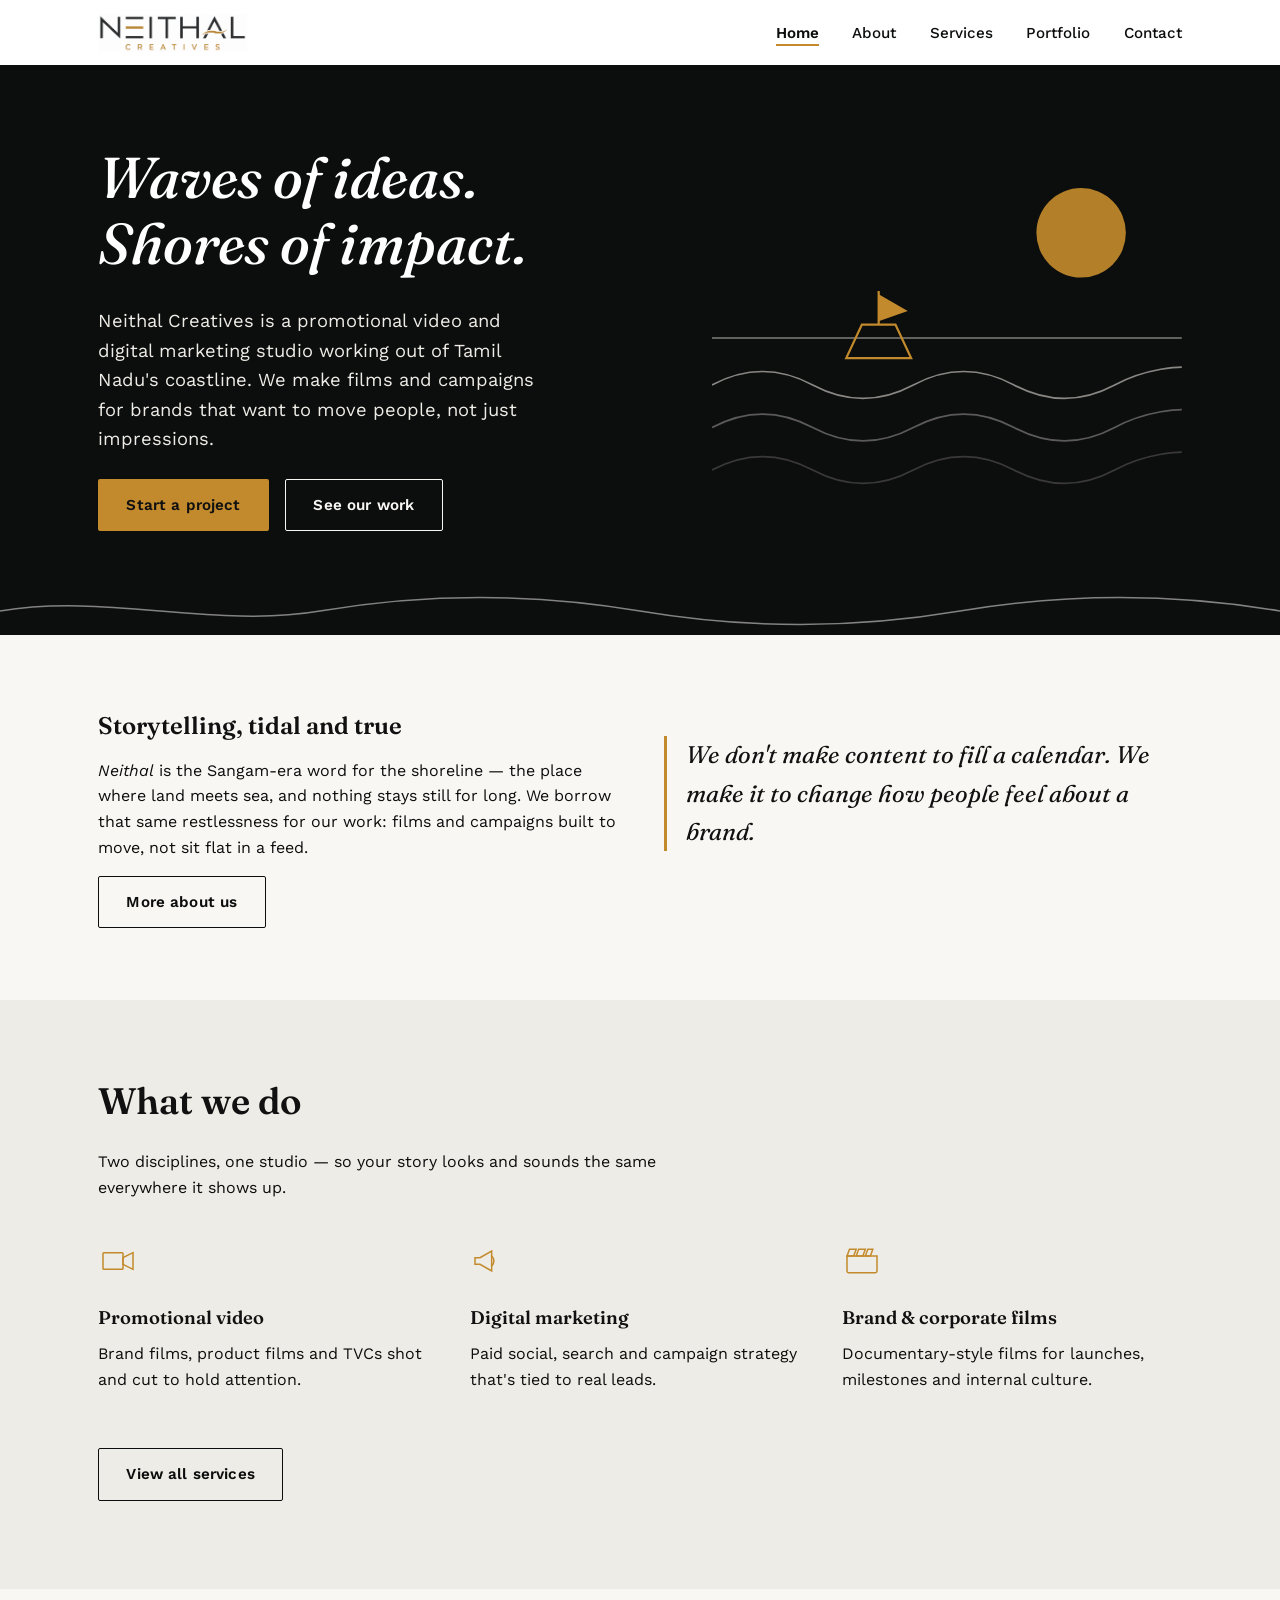
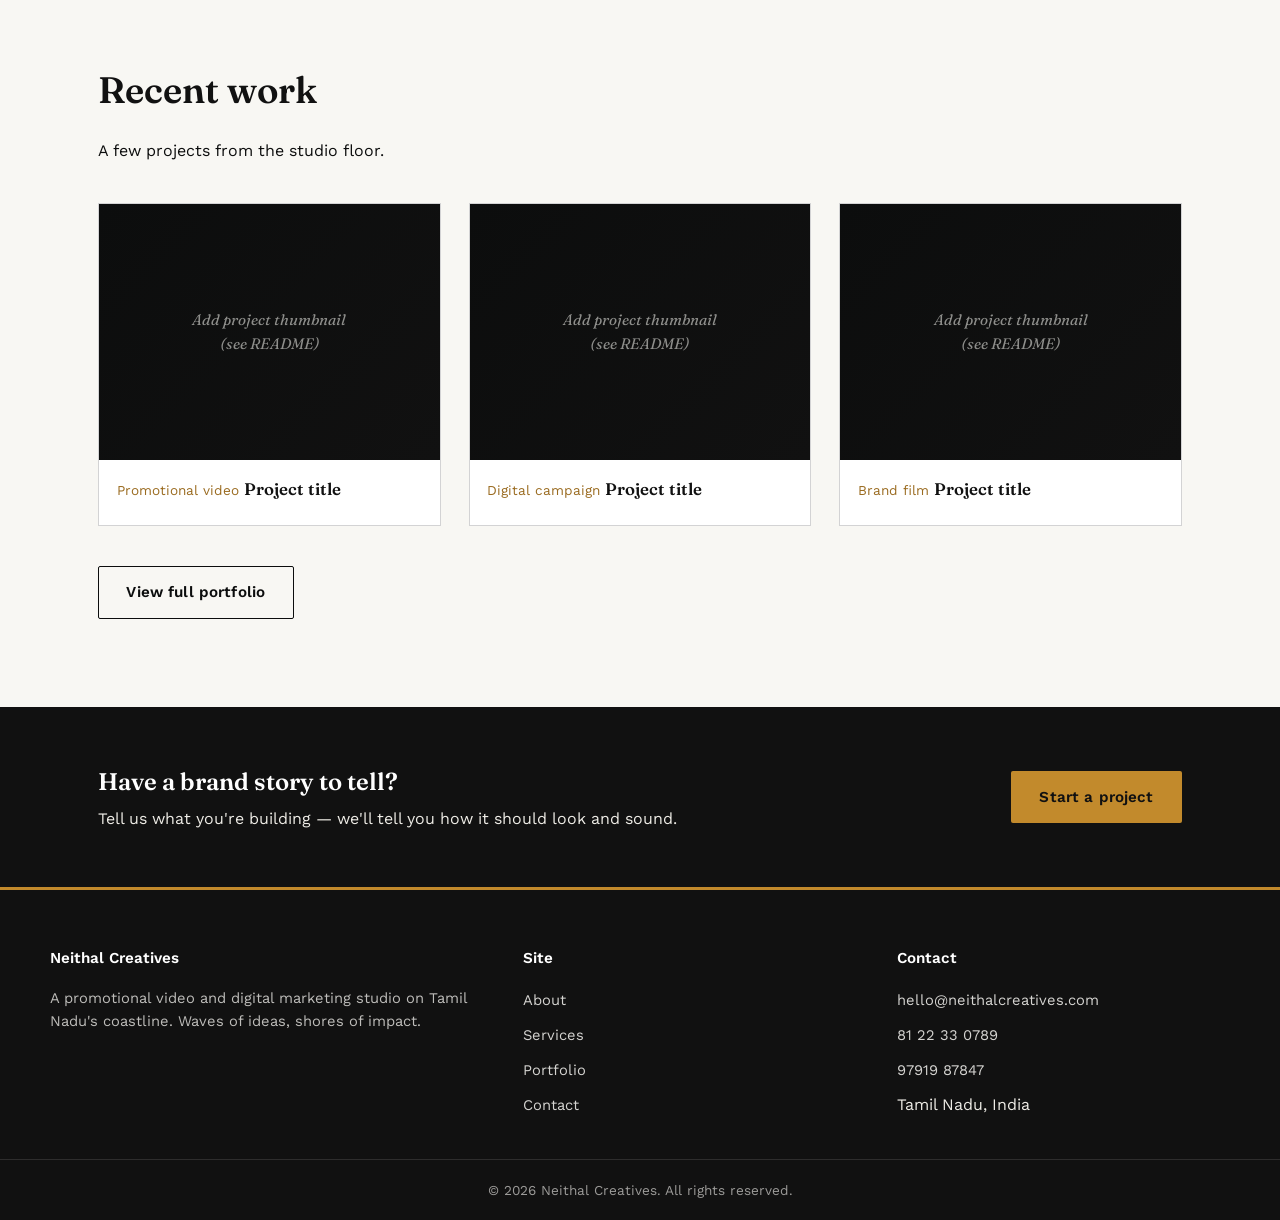
==== commit a9c1cf7b: "Add files via upload" ====
--- a/index.html
+++ b/index.html
@@ -13,7 +13,7 @@
 <header class="site-header">
   <nav class="nav">
     <a class="brand" href="index.html">
-      <img src="images/logo-nav.png" alt="Neithal Creatives" class="logo-img">
+      <img src="images/logo-nav.png" alt="Neithal Creative Minds" class="logo-img">
     </a>
     <button class="nav-toggle" aria-label="Toggle menu" aria-expanded="false">
       <svg viewBox="0 0 24 24" stroke="currentColor" stroke-width="2" stroke-linecap="round" fill="none"><line x1="3" y1="6" x2="21" y2="6"/><line x1="3" y1="12" x2="21" y2="12"/><line x1="3" y1="18" x2="21" y2="18"/></svg>
@@ -40,10 +40,10 @@
     </div>
     <svg class="hero-scene" viewBox="0 0 420 320" xmlns="http://www.w3.org/2000/svg">
       <circle cx="330" cy="66" r="40" fill="#C28A2C" opacity="0.92"/>
-      <line x1="0" y1="160" x2="420" y2="160" stroke="#EEEAE1" stroke-width="1.5" opacity="0.5"/>
-      <path d="M0 202c30-16 60-16 90 0s60 16 90 0 60-16 90 0 60 16 90 0 60-16 60-16" stroke="#EEEAE1" stroke-width="1.5" opacity="0.55" fill="none"/>
-      <path d="M0 240c30-16 60-16 90 0s60 16 90 0 60-16 90 0 60 16 90 0 60-16 60-16" stroke="#EEEAE1" stroke-width="1.5" opacity="0.35" fill="none"/>
-      <path d="M0 278c30-16 60-16 90 0s60 16 90 0 60-16 90 0 60 16 90 0 60-16 60-16" stroke="#EEEAE1" stroke-width="1.5" opacity="0.2" fill="none"/>
+      <line x1="0" y1="160" x2="420" y2="160" stroke="#EEECE6" stroke-width="1.5" opacity="0.5"/>
+      <path d="M0 202c30-16 60-16 90 0s60 16 90 0 60-16 90 0 60 16 90 0 60-16 60-16" stroke="#EEECE6" stroke-width="1.5" opacity="0.55" fill="none"/>
+      <path d="M0 240c30-16 60-16 90 0s60 16 90 0 60-16 90 0 60 16 90 0 60-16 60-16" stroke="#EEECE6" stroke-width="1.5" opacity="0.35" fill="none"/>
+      <path d="M0 278c30-16 60-16 90 0s60 16 90 0 60-16 90 0 60 16 90 0 60-16 60-16" stroke="#EEECE6" stroke-width="1.5" opacity="0.2" fill="none"/>
       <g class="boat">
         <path d="M120 178l14-30h30l14 30z" fill="none" stroke="#C28A2C" stroke-width="2"/>
         <line x1="149" y1="148" x2="149" y2="118" stroke="#C28A2C" stroke-width="2"/>
@@ -52,7 +52,7 @@
     </svg>
   </div>
   <svg class="horizon-divider" viewBox="0 0 1200 48" preserveAspectRatio="none" xmlns="http://www.w3.org/2000/svg">
-    <path d="M0 24c100-18 200 18 300 0s200-18 300 0 200 18 300 0 200-18 300 0" stroke="#F7F5EF" opacity="0.5"/>
+    <path d="M0 24c100-18 200 18 300 0s200-18 300 0 200 18 300 0 200-18 300 0" stroke="#F8F7F3" opacity="0.5"/>
   </svg>
 </section>
 
--- a/css/style.css
+++ b/css/style.css
@@ -1,20 +1,30 @@
 /* ==========================================================================
    Neithal Creatives — Design System
-   Palette aligned to the NEITHAL brand: charcoal + gold, supported by white and ivory neutrals.
+   Palette aligned to the Neithal Creative Minds brand: charcoal/black + metallic gold,
+   supported by clean white and warm ivory neutrals.
    Type: Fraunces (headlines, editorial warmth) + Work Sans (everything else).
    ========================================================================== */
 
 @import url('https://fonts.googleapis.com/css2?family=Fraunces:ital,opsz,wght@0,9..144,400;0,9..144,600;1,9..144,500&family=Work+Sans:wght@400;500;600&display=swap');
 
 :root {
-  --deep-tide: #242628;
-  --deep-tide-dark: #17191B;
-  --horizon-gold: #C28A2C;
-  --seafoam: #F7F5EF;
-  --pale-tide: #EEEAE1;
-  --deep-ink: #242628;
-  --net-rope: #8B6A32;
+  --charcoal: #0c0d0d;
+  --black: #111111;
+  --gold: #C28A2C;
+  --ivory: #F8F7F3;
+  --ivory-deep: #EEECE6;
+  --ink: #0c0d0d;
+  --gold-dark: #9A6B20;
   --white: #FFFFFF;
+
+  /* Brand aliases */
+  --deep-tide: var(--charcoal);
+  --deep-tide-dark: var(--black);
+  --horizon-gold: var(--gold);
+  --seafoam: var(--ivory);
+  --pale-tide: var(--ivory-deep);
+  --deep-ink: var(--ink);
+  --net-rope: var(--gold-dark);
 
   --font-display: 'Fraunces', Georgia, serif;
   --font-body: 'Work Sans', -apple-system, sans-serif;
@@ -70,9 +80,9 @@
   transition: background 0.2s ease, color 0.2s ease, border-color 0.2s ease;
 }
 .btn-primary { background: var(--horizon-gold); color: var(--deep-tide-dark); }
-.btn-primary:hover { background: #A97420; }
+.btn-primary:hover { background: var(--gold-dark); }
 .btn-outline { border-color: var(--seafoam); color: var(--seafoam); }
-.btn-outline:hover { background: rgba(247,245,239,0.12); }
+.btn-outline:hover { background: rgba(248,247,243,0.12); }
 .btn-outline-dark { border-color: var(--deep-tide); color: var(--deep-tide); }
 .btn-outline-dark:hover { background: var(--pale-tide); }
 
@@ -248,7 +258,7 @@
   aspect-ratio: 4 / 3;
   background: linear-gradient(135deg, var(--deep-tide), var(--deep-tide-dark));
   display: flex; align-items: center; justify-content: center;
-  color: rgba(247,245,239,0.55);
+  color: rgba(248,247,243,0.55);
   font-family: var(--font-display);
   font-style: italic;
   font-size: 0.95rem;
@@ -331,7 +341,7 @@
 
 .social-row { display: flex; gap: 0.9rem; margin-top: 1.6rem; }
 .social-row a {
-  width: 38px; height: 38px; border: 1px solid rgba(247,245,239,0.4);
+  width: 38px; height: 38px; border: 1px solid rgba(248,247,243,0.4);
   display: flex; align-items: center; justify-content: center;
 }
 .social-row svg { width: 18px; height: 18px; }
@@ -358,15 +368,15 @@
 }
 @media (max-width: 700px) { .footer-grid { grid-template-columns: 1fr; } }
 .footer-grid h4 { color: var(--white); font-size: 0.95rem; margin-bottom: 1rem; font-family: var(--font-body); font-weight: 600; }
-.footer-grid p { color: rgba(247,245,239,0.75); font-size: 0.92rem; }
+.footer-grid p { color: rgba(248,247,243,0.75); font-size: 0.92rem; }
 .footer-grid ul li { margin-bottom: 0.6rem; }
-.footer-grid a { color: rgba(247,245,239,0.85); font-size: 0.92rem; }
+.footer-grid a { color: rgba(248,247,243,0.85); font-size: 0.92rem; }
 .footer-grid a:hover { color: var(--horizon-gold); }
 .footer-bottom {
-  border-top: 1px solid rgba(247,245,239,0.12);
+  border-top: 1px solid rgba(248,247,243,0.12);
   padding: 1.2rem var(--gutter);
   font-size: 0.85rem;
-  color: rgba(247,245,239,0.6);
+  color: rgba(248,247,243,0.6);
   text-align: center;
 }
 
